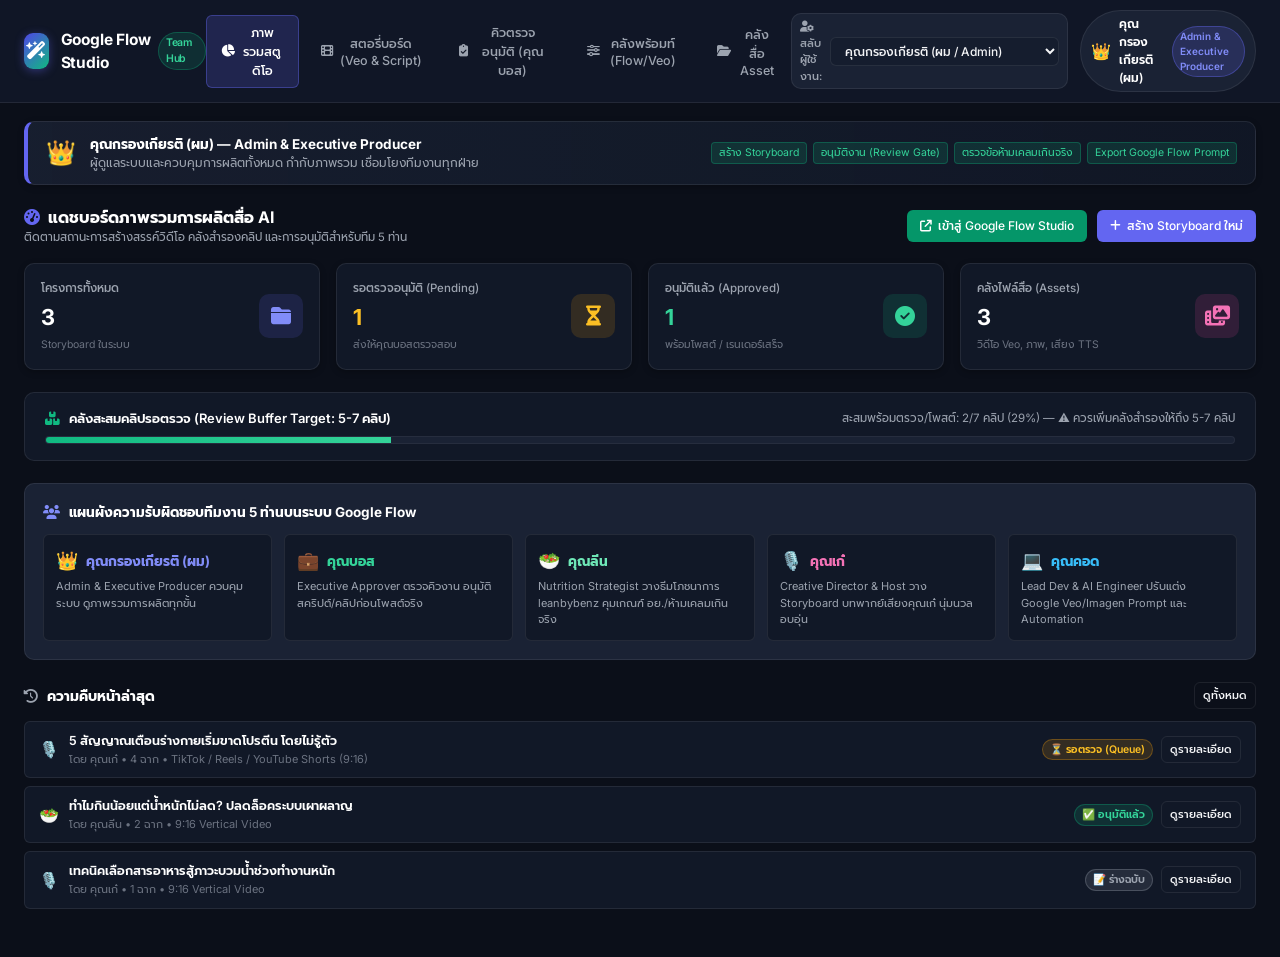
==== index.html @ 518e61ee "Deploy Google Flow Team Studio & Approval Hub" ====
<!DOCTYPE html>
<html lang="th">
<head>
  <meta charset="UTF-8">
  <meta name="viewport" content="width=device-width, initial-scale=1.0">
  <title>Google Flow Team Studio — ศูนย์กลางผลิตสื่อ AI & คิวตรวจอนุมัติ</title>
  <!-- Google Fonts -->
  <link rel="preconnect" href="https://fonts.googleapis.com">
  <link rel="preconnect" href="https://fonts.gstatic.com" crossorigin>
  <link href="https://fonts.googleapis.com/css2?family=Inter:wght@400;500;600;700&family=Prompt:wght@300;400;500;600;700&family=Sarabun:wght@300;400;500;600&display=swap" rel="stylesheet">
  <!-- FontAwesome 6 CDN -->
  <link rel="stylesheet" href="https://cdnjs.cloudflare.com/ajax/libs/font-awesome/6.5.1/css/all.min.css">
  <!-- Custom Stylesheet -->
  <link rel="stylesheet" href="css/style.css">
</head>
<body>

  <!-- Top Navigation Bar -->
  <header class="top-nav">
    <div class="brand-section">
      <div class="brand-logo-badge">
        <i class="fa-solid fa-wand-magic-sparkles" style="color: #FFFFFF;"></i>
      </div>
      <div>
        <div class="brand-title">
          Google Flow Studio <span class="brand-tag">Team Hub</span>
        </div>
      </div>
    </div>

    <!-- Center Navigation Tabs -->
    <nav class="nav-center">
      <button class="nav-tab-btn active" data-tab="dashboard">
        <i class="fa-solid fa-chart-pie"></i> ภาพรวมสตูดิโอ
      </button>
      <button class="nav-tab-btn" data-tab="storyboards">
        <i class="fa-solid fa-film"></i> สตอรี่บอร์ด (Veo & Script)
      </button>
      <button class="nav-tab-btn" data-tab="review">
        <i class="fa-solid fa-clipboard-check"></i> คิวตรวจอนุมัติ (คุณบอส)
      </button>
      <button class="nav-tab-btn" data-tab="prompts">
        <i class="fa-solid fa-sliders"></i> คลังพร้อมท์ (Flow/Veo)
      </button>
      <button class="nav-tab-btn" data-tab="assets">
        <i class="fa-solid fa-folder-open"></i> คลังสื่อ Asset
      </button>
    </nav>

    <!-- Right Side: User Role Switcher -->
    <div class="user-selector-bar">
      <div class="role-switch-container">
        <span class="role-switch-label"><i class="fa-solid fa-user-gear"></i> สลับผู้ใช้งาน:</span>
        <select id="userSwitcherSelect" class="user-dropdown">
          <option value="admin">คุณกรองเกียรติ (ผม / Admin)</option>
          <option value="boss">คุณบอส (Manager / Approver)</option>
          <option value="lean">คุณลีน (Nutrition Strategist)</option>
          <option value="kae">คุณเก๋ (Creative Host Persona)</option>
          <option value="cod">คุณคอด (Lead Dev & AI Engineer)</option>
        </select>
      </div>

      <div class="current-user-pill">
        <span id="currentUserAvatar" class="current-user-avatar">👑</span>
        <span id="currentUserName" class="current-user-name">คุณกรองเกียรติ (ผม)</span>
        <span id="currentUserBadge" class="current-user-badge badge-admin">Admin</span>
      </div>
    </div>
  </header>

  <!-- Main Content Wrapper -->
  <main class="main-wrapper">

    <!-- Active User & Role Duty Banner -->
    <section class="role-duty-banner">
      <div class="role-duty-content">
        <div id="dutyIcon" class="role-duty-icon">👑</div>
        <div>
          <div id="dutyTitle" class="role-duty-title">คุณกรองเกียรติ — Admin & Executive Producer</div>
          <div id="dutyDesc" class="role-duty-desc">ผู้ดูแลระบบและควบคุมการผลิตทั้งหมด กำกับภาพรวม เชื่อมโยงทีมงานทุกฝ่าย</div>
        </div>
      </div>
      <div id="dutyPerms" class="role-permissions-tags">
        <!-- Rendered dynamically -->
      </div>
    </section>

    <!-- SECTION 1: DASHBOARD OVERVIEW -->
    <section id="section-dashboard" class="content-section active">
      <div class="section-header-row">
        <div>
          <h2 class="section-title"><i class="fa-solid fa-gauge-high" style="color: #6366F1;"></i> แดชบอร์ดภาพรวมการผลิตสื่อ AI</h2>
          <div class="section-sub">ติดตามสถานะการสร้างสรรค์วิดีโอ คลังสำรองคลิป และการอนุมัติสำหรับทีม 5 ท่าน</div>
        </div>
        <div style="display: flex; gap: 10px;">
          <a href="https://labs.google/flow" target="_blank" rel="noopener noreferrer" class="btn btn-emerald">
            <i class="fa-solid fa-arrow-up-right-from-square"></i> เข้าสู่ Google Flow Studio
          </a>
          <button class="btn btn-primary" onclick="app.openNewProjectModal()">
            <i class="fa-solid fa-plus"></i> สร้าง Storyboard ใหม่
          </button>
        </div>
      </div>

      <!-- Quick Stats Metrics -->
      <div class="stats-grid">
        <div class="stat-card">
          <div>
            <div class="stat-info-label">โครงการทั้งหมด</div>
            <div id="statTotalProjects" class="stat-info-value">0</div>
            <div class="stat-info-sub">Storyboard ในระบบ</div>
          </div>
          <div class="stat-icon-wrap icon-purple">
            <i class="fa-solid fa-folder-closed"></i>
          </div>
        </div>

        <div class="stat-card">
          <div>
            <div class="stat-info-label">รอตรวจอนุมัติ (Pending)</div>
            <div id="statPendingReview" class="stat-info-value" style="color: #FBBF24;">0</div>
            <div class="stat-info-sub">ส่งให้คุณบอสตรวจสอบ</div>
          </div>
          <div class="stat-icon-wrap icon-amber">
            <i class="fa-solid fa-hourglass-half"></i>
          </div>
        </div>

        <div class="stat-card">
          <div>
            <div class="stat-info-label">อนุมัติแล้ว (Approved)</div>
            <div id="statApproved" class="stat-info-value" style="color: #34D399;">0</div>
            <div class="stat-info-sub">พร้อมโพสต์ / เรนเดอร์เสร็จ</div>
          </div>
          <div class="stat-icon-wrap icon-emerald">
            <i class="fa-solid fa-circle-check"></i>
          </div>
        </div>

        <div class="stat-card">
          <div>
            <div class="stat-info-label">คลังไฟล์สื่อ (Assets)</div>
            <div id="statAssets" class="stat-info-value">0</div>
            <div class="stat-info-sub">วิดีโอ Veo, ภาพ, เสียง TTS</div>
          </div>
          <div class="stat-icon-wrap icon-rose">
            <i class="fa-solid fa-photo-film"></i>
          </div>
        </div>
      </div>

      <!-- Review Buffer Progress (Rule: 5-7 clips stock) -->
      <div style="background: var(--bg-card); border: 1px solid var(--border-color); border-radius: var(--radius-md); padding: 16px 20px; margin-bottom: 22px;">
        <div style="display: flex; justify-content: space-between; align-items: center; margin-bottom: 8px;">
          <div style="font-weight: 600; font-size: 13px; color: #FFFFFF;">
            <i class="fa-solid fa-boxes-stacked" style="color: #10B981; margin-right: 6px;"></i> คลังสะสมคลิปรอตรวจ (Review Buffer Target: 5-7 คลิป)
          </div>
          <div id="bufferStatusText" style="font-size: 11.5px; color: var(--text-muted);">
            กำลังประมวลผล...
          </div>
        </div>
        <div style="background: var(--bg-card-sub); height: 8px; border-radius: 999px; overflow: hidden; border: 1px solid rgba(255,255,255,0.05);">
          <div id="bufferProgressBar" style="background: linear-gradient(90deg, #10B981, #34D399); height: 100%; width: 40%; transition: width 0.3s ease;"></div>
        </div>
      </div>

      <!-- Team Collaboration & Roles Reference -->
      <div style="background: var(--bg-card-sub); border: 1px solid var(--border-color); border-radius: var(--radius-md); padding: 18px; margin-bottom: 22px;">
        <h3 style="font-size: 13.5px; font-weight: 700; color: #FFFFFF; margin-bottom: 12px;">
          <i class="fa-solid fa-users" style="color: #818CF8; margin-right: 6px;"></i> แผนผังความรับผิดชอบทีมงาน 5 ท่านบนระบบ Google Flow
        </h3>
        <div style="display: grid; grid-template-columns: repeat(auto-fit, minmax(220px, 1fr)); gap: 12px;">
          <div style="background: var(--bg-card); border: 1px solid var(--border-color); border-radius: var(--radius-sm); padding: 12px;">
            <div style="display: flex; align-items: center; gap: 8px; margin-bottom: 4px;">
              <span style="font-size: 18px;">👑</span>
              <span style="font-weight: 700; color: #818CF8;">คุณกรองเกียรติ (ผม)</span>
            </div>
            <div style="font-size: 11px; color: var(--text-muted);">Admin & Executive Producer ควบคุมระบบ ดูภาพรวมการผลิตทุกขั้น</div>
          </div>

          <div style="background: var(--bg-card); border: 1px solid var(--border-color); border-radius: var(--radius-sm); padding: 12px;">
            <div style="display: flex; align-items: center; gap: 8px; margin-bottom: 4px;">
              <span style="font-size: 18px;">💼</span>
              <span style="font-weight: 700; color: #34D399;">คุณบอส</span>
            </div>
            <div style="font-size: 11px; color: var(--text-muted);">Executive Approver ตรวจคิวงาน อนุมัติสคริปต์/คลิปก่อนโพสต์จริง</div>
          </div>

          <div style="background: var(--bg-card); border: 1px solid var(--border-color); border-radius: var(--radius-sm); padding: 12px;">
            <div style="display: flex; align-items: center; gap: 8px; margin-bottom: 4px;">
              <span style="font-size: 18px;">🥗</span>
              <span style="font-weight: 700; color: #6EE7B7;">คุณลีน</span>
            </div>
            <div style="font-size: 11px; color: var(--text-muted);">Nutrition Strategist วางธีมโภชนาการ leanbybenz คุมเกณฑ์ อย./ห้ามเคลมเกินจริง</div>
          </div>

          <div style="background: var(--bg-card); border: 1px solid var(--border-color); border-radius: var(--radius-sm); padding: 12px;">
            <div style="display: flex; align-items: center; gap: 8px; margin-bottom: 4px;">
              <span style="font-size: 18px;">🎙️</span>
              <span style="font-weight: 700; color: #F472B6;">คุณเก๋</span>
            </div>
            <div style="font-size: 11px; color: var(--text-muted);">Creative Director & Host วาง Storyboard บทพากย์เสียงคุณเก๋ นุ่มนวล อบอุ่น</div>
          </div>

          <div style="background: var(--bg-card); border: 1px solid var(--border-color); border-radius: var(--radius-sm); padding: 12px;">
            <div style="display: flex; align-items: center; gap: 8px; margin-bottom: 4px;">
              <span style="font-size: 18px;">💻</span>
              <span style="font-weight: 700; color: #38BDF8;">คุณคอด</span>
            </div>
            <div style="font-size: 11px; color: var(--text-muted);">Lead Dev & AI Engineer ปรับแต่ง Google Veo/Imagen Prompt และ Automation</div>
          </div>
        </div>
      </div>

      <!-- Recent Projects List -->
      <div>
        <div style="display: flex; justify-content: space-between; align-items: center; margin-bottom: 12px;">
          <h3 style="font-size: 14px; font-weight: 700; color: #FFFFFF;">
            <i class="fa-solid fa-clock-rotate-left" style="color: var(--text-muted); margin-right: 6px;"></i> ความคืบหน้าล่าสุด
          </h3>
          <button class="btn btn-outline btn-sm" onclick="app.switchTab('storyboards')">ดูทั้งหมด</button>
        </div>
        <div id="dashboardRecentList">
          <!-- Rendered dynamically -->
        </div>
      </div>
    </section>

    <!-- SECTION 2: STORYBOARDS & SCENE BUILDER -->
    <section id="section-storyboards" class="content-section">
      <div class="section-header-row">
        <div>
          <h2 class="section-title"><i class="fa-solid fa-film" style="color: #EC4899;"></i> สตอรี่บอร์ดและการสร้างฉาก (Google Flow & Veo)</h2>
          <div class="section-sub">เขียนสคริปต์ ออกแบบ Prompt สำหรับ Veo และจัดสรรเสียงพากย์คุณเก๋ทีละฉาก</div>
        </div>
        <button class="btn btn-primary" onclick="app.openNewProjectModal()">
          <i class="fa-solid fa-plus"></i> เพิ่ม Storyboard ใหม่
        </button>
      </div>

      <div id="storyboardProjectsList">
        <!-- Rendered dynamically -->
      </div>
    </section>

    <!-- SECTION 3: REVIEW & APPROVAL QUEUE (คุณบอส & ทีม) -->
    <section id="section-review" class="content-section">
      <div class="section-header-row">
        <div>
          <h2 class="section-title"><i class="fa-solid fa-clipboard-check" style="color: #10B981;"></i> ระบบคิวตรวจอนุมัติ (Review & Approval Gatekeeper)</h2>
          <div class="section-sub">พื้นที่สำหรับคุณบอสและผู้จัดการในการตรวจสอบความถูกต้อง อนุมัติ หรือแจ้งขอแก้ไข</div>
        </div>
        
        <!-- Search Input with Strict UI Standards -->
        <div class="search-input-wrapper">
          <i class="fa-solid fa-magnifying-glass search-icon"></i>
          <input type="text" id="reviewSearchInput" class="search-input-field" placeholder="ค้นหารหัส หรือชื่อโครงการ...">
        </div>
      </div>

      <!-- Zero Horizontal Scroll Table with Sticky Thead -->
      <div class="table-wrap table-responsive">
        <table class="table-custom">
          <thead>
            <tr>
              <th style="width: 85px;">รหัส</th>
              <th>ชื่อโครงการ & รายละเอียด</th>
              <th style="width: 130px;">ผู้สร้าง</th>
              <th style="width: 100px;">วันที่/เวลา</th>
              <th style="width: 110px;">สถานะ</th>
              <th class="col-hide-md" style="width: 130px;">Compliance</th>
              <th style="width: 160px; text-align: right;">การจัดการ</th>
            </tr>
          </thead>
          <tbody id="reviewTableBody">
            <!-- Rendered dynamically -->
          </tbody>
        </table>
      </div>
    </section>

    <!-- SECTION 4: PROMPT ENGINEERING PRESETS -->
    <section id="section-prompts" class="content-section">
      <div class="section-header-row">
        <div>
          <h2 class="section-title"><i class="fa-solid fa-sliders" style="color: #0284C7;"></i> คลังพร้อมท์มาตรฐาน (Google Flow / Veo / Imagen)</h2>
          <div class="section-sub">ปรับแต่งโดยคุณคอด เพื่อให้ผลลัพธ์วิดีโอและรูปภาพมีความคมชัดและสไตล์สอดคล้องกันทั้งช่อง</div>
        </div>

        <!-- Search Input with Strict UI Standards -->
        <div class="search-input-wrapper">
          <i class="fa-solid fa-magnifying-glass search-icon"></i>
          <input type="text" id="promptSearchInput" class="search-input-field" placeholder="ค้นหาหมวดหมู่ หรือคีย์เวิร์ด...">
        </div>
      </div>

      <div id="promptPresetsGrid" style="display: grid; grid-template-columns: repeat(auto-fill, minmax(320px, 1fr)); gap: 16px;">
        <!-- Rendered dynamically -->
      </div>
    </section>

    <!-- SECTION 5: ASSET REPOSITORY -->
    <section id="section-assets" class="content-section">
      <div class="section-header-row">
        <div>
          <h2 class="section-title"><i class="fa-solid fa-folder-open" style="color: #F59E0B;"></i> คลังไฟล์สื่อ Asset และประวัติเรนเดอร์</h2>
          <div class="section-sub">รวบรวมไฟล์วิดีโอจาก Google Veo, ภาพนิ่งจาก Imagen และเสียงพากย์คุณเก๋</div>
        </div>
      </div>

      <!-- Zero Horizontal Scroll Table with Sticky Thead -->
      <div class="table-wrap table-responsive">
        <table class="table-custom">
          <thead>
            <tr>
              <th>ชื่อไฟล์</th>
              <th style="width: 100px;">ประเภท</th>
              <th style="width: 130px;">ขนาด / ความละเอียด</th>
              <th style="width: 90px;">ความยาว</th>
              <th style="width: 90px;">ขนาดไฟล์</th>
              <th style="width: 160px;">แหล่งที่มา (AI Model)</th>
              <th style="width: 100px;">สถานะ</th>
            </tr>
          </thead>
          <tbody id="assetsTableBody">
            <!-- Rendered dynamically -->
          </tbody>
        </table>
      </div>
    </section>

  </main>

  <!-- Modal: สร้าง Storyboard ใหม่ -->
  <div id="projectModal" class="modal-overlay">
    <div class="modal-container">
      <div class="modal-header">
        <div style="font-weight: 700; font-size: 14px; color: #FFFFFF;">
          <i class="fa-solid fa-plus-circle" style="color: #6366F1; margin-right: 6px;"></i> สร้าง Storyboard โครงการใหม่
        </div>
        <button class="btn btn-outline btn-sm" onclick="app.closeModal('projectModal')">✕</button>
      </div>
      <div class="modal-body">
        <div class="form-group">
          <label class="form-label">ชื่อคลิป / หัวข้อเรื่อง</label>
          <input type="text" id="newProjTitle" class="form-input" placeholder="เช่น 3 อาหารโปรตีนสูงช่วยเร่งเผาผลาญยามเช้า">
        </div>

        <div class="form-group">
          <label class="form-label">รูปแบบวิดีโอเป้าหมาย</label>
          <select id="newProjFormat" class="form-select">
            <option value="9:16 Vertical Video (TikTok / Reels / Shorts)">9:16 แนวตั้ง (TikTok / Shorts / Reels)</option>
            <option value="16:9 Landscape Video (YouTube Main)">16:9 แนวนอน (YouTube Main)</option>
            <option value="1:1 Square (Instagram Post / Lemon8)">1:1 จัตุรัส (Instagram / Lemon8)</option>
          </select>
        </div>

        <div class="form-group">
          <label class="form-label">Google Veo Prompt (Visual Scene 1 - Hook)</label>
          <textarea id="newProjPrompt1" class="form-textarea" rows="3" placeholder="ระบุ Prompt ภาษาอังกฤษสำหรับส่งให้ Google Veo เช่น Cinematic 4K macro shot..."></textarea>
        </div>

        <div class="form-group">
          <label class="form-label">Voiceover Script (บทพากย์เสียงคุณเก๋ Scene 1)</label>
          <textarea id="newProjScript1" class="form-textarea" rows="2" placeholder="บทพูดภาษาไทย น้ำเสียงอบอุ่น ชัดถ้อยชัดคำ (ลีน บาย เบนซ์)"></textarea>
        </div>
      </div>
      <div class="modal-footer">
        <button class="btn btn-outline" onclick="app.closeModal('projectModal')">ยกเลิก</button>
        <button class="btn btn-primary" onclick="app.saveNewProjectFromModal()">บันทึกและส่งเข้าคิวตรวจ</button>
      </div>
    </div>
  </div>

  <!-- Toast Notification -->
  <div id="toastNotice" class="toast-notice">
    <!-- Message injected dynamically -->
  </div>

  <!-- Scripts -->
  <script src="js/initial-data.js"></script>
  <script src="js/app.js"></script>
</body>
</html>
---- css/style.css ----
/* Google Flow Studio - Team Workspace Stylesheet */
:root {
  --bg-main: #0B0F19;
  --bg-card: #111827;
  --bg-card-sub: #1A2234;
  --bg-input: #151D2E;
  --border-color: rgba(255, 255, 255, 0.08);
  --border-focus: rgba(99, 102, 241, 0.6);
  --text-main: #F3F4F6;
  --text-muted: #9CA3AF;
  --text-dim: #6B7280;

  --color-primary: #6366F1;
  --color-primary-hover: #4F46E5;
  --color-emerald: #10B981;
  --color-emerald-dark: #059669;
  --color-amber: #F59E0B;
  --color-rose: #EC4899;
  --color-sky: #0284C7;

  --font-family: 'Inter', 'Prompt', -apple-system, BlinkMacSystemFont, "Segoe UI", Roboto, sans-serif;
  --radius-sm: 6px;
  --radius-md: 10px;
  --radius-lg: 14px;
  --shadow-sm: 0 2px 6px rgba(0, 0, 0, 0.25);
  --shadow-md: 0 6px 18px rgba(0, 0, 0, 0.35);
}

* {
  box-sizing: border-box;
  margin: 0;
  padding: 0;
}

body {
  font-family: var(--font-family);
  background-color: var(--bg-main);
  color: var(--text-main);
  line-height: 1.5;
  font-size: 13.5px;
  min-height: 100vh;
  display: flex;
  flex-direction: column;
  overflow-x: hidden;
}

/* ==========================================================================
   Top Navigation & Header
   ========================================================================== */
.top-nav {
  background: rgba(17, 24, 39, 0.95);
  backdrop-filter: blur(12px);
  border-bottom: 1px solid var(--border-color);
  padding: 10px 24px;
  position: sticky;
  top: 0;
  z-index: 100;
  display: flex;
  align-items: center;
  justify-content: space-between;
}

.brand-section {
  display: flex;
  align-items: center;
  gap: 12px;
}

.brand-logo-badge {
  background: linear-gradient(135deg, #4F46E5 0%, #10B981 100%);
  width: 36px;
  height: 36px;
  border-radius: 9px;
  display: flex;
  align-items: center;
  justify-content: center;
  font-size: 18px;
  box-shadow: 0 2px 10px rgba(99, 102, 241, 0.4);
}

.brand-title {
  font-size: 15.5px;
  font-weight: 700;
  letter-spacing: -0.2px;
  color: #FFFFFF;
  display: flex;
  align-items: center;
  gap: 6px;
}

.brand-tag {
  background: rgba(16, 185, 129, 0.15);
  color: #34D399;
  border: 1px solid rgba(16, 185, 129, 0.3);
  font-size: 10.5px;
  font-weight: 600;
  padding: 2px 7px;
  border-radius: 999px;
}

.nav-center {
  display: flex;
  gap: 8px;
}

.nav-tab-btn {
  background: transparent;
  color: var(--text-muted);
  border: none;
  font-family: inherit;
  font-size: 12.5px;
  font-weight: 500;
  padding: 7px 14px;
  border-radius: var(--radius-sm);
  cursor: pointer;
  display: flex;
  align-items: center;
  gap: 6px;
  transition: all 0.2s ease;
}

.nav-tab-btn:hover {
  color: #FFFFFF;
  background: rgba(255, 255, 255, 0.05);
}

.nav-tab-btn.active {
  color: #FFFFFF;
  background: rgba(99, 102, 241, 0.2);
  border: 1px solid rgba(99, 102, 241, 0.4);
}

.user-selector-bar {
  display: flex;
  align-items: center;
  gap: 12px;
}

.role-switch-container {
  display: flex;
  align-items: center;
  gap: 8px;
  background: var(--bg-card-sub);
  padding: 4px 8px;
  border-radius: var(--radius-md);
  border: 1px solid var(--border-color);
}

.role-switch-label {
  font-size: 11px;
  color: var(--text-muted);
  font-weight: 500;
}

.user-dropdown {
  background: var(--bg-input);
  color: var(--text-main);
  border: 1px solid var(--border-color);
  padding: 5px 10px;
  border-radius: var(--radius-sm);
  font-family: inherit;
  font-size: 12px;
  font-weight: 500;
  cursor: pointer;
  outline: none;
}

.user-dropdown:focus {
  border-color: var(--border-focus);
}

/* ==========================================================================
   User Profile Pill & Role Banner
   ========================================================================== */
.current-user-pill {
  display: flex;
  align-items: center;
  gap: 8px;
  background: var(--bg-card-sub);
  padding: 4px 10px;
  border-radius: 999px;
  border: 1px solid var(--border-color);
}

.current-user-avatar {
  font-size: 16px;
}

.current-user-name {
  font-weight: 600;
  font-size: 12px;
  color: #FFFFFF;
}

.current-user-badge {
  font-size: 10px;
  padding: 2px 7px;
  border-radius: 999px;
  font-weight: 600;
}

/* User Badges */
.badge-admin { background: rgba(99, 102, 241, 0.2); color: #818CF8; border: 1px solid rgba(99, 102, 241, 0.4); }
.badge-boss  { background: rgba(5, 150, 105, 0.2); color: #34D399; border: 1px solid rgba(5, 150, 105, 0.4); }
.badge-lean  { background: rgba(16, 185, 129, 0.2); color: #6EE7B7; border: 1px solid rgba(16, 185, 129, 0.4); }
.badge-kae   { background: rgba(236, 72, 153, 0.2); color: #F472B6; border: 1px solid rgba(236, 72, 153, 0.4); }
.badge-cod   { background: rgba(2, 132, 199, 0.2); color: #38BDF8; border: 1px solid rgba(2, 132, 199, 0.4); }

/* ==========================================================================
   Main Layout & Container
   ========================================================================== */
.main-wrapper {
  max-width: 1440px;
  width: 100%;
  margin: 0 auto;
  padding: 18px 24px 40px;
  flex: 1;
}

.role-duty-banner {
  background: linear-gradient(90deg, rgba(26, 34, 52, 0.8) 0%, rgba(17, 24, 39, 0.9) 100%);
  border: 1px solid var(--border-color);
  border-left: 4px solid var(--color-primary);
  border-radius: var(--radius-md);
  padding: 12px 18px;
  margin-bottom: 20px;
  display: flex;
  align-items: center;
  justify-content: space-between;
  box-shadow: var(--shadow-sm);
}

.role-duty-content {
  display: flex;
  align-items: center;
  gap: 14px;
}

.role-duty-icon {
  font-size: 24px;
}

.role-duty-title {
  font-weight: 700;
  font-size: 13.5px;
  color: #FFFFFF;
}

.role-duty-desc {
  font-size: 12px;
  color: var(--text-muted);
}

.role-permissions-tags {
  display: flex;
  gap: 6px;
  flex-wrap: wrap;
}

.perm-tag {
  font-size: 10.5px;
  padding: 2px 7px;
  border-radius: 4px;
  background: rgba(255, 255, 255, 0.06);
  color: #D1D5DB;
  border: 1px solid rgba(255, 255, 255, 0.1);
}

.perm-tag.active-perm {
  background: rgba(16, 185, 129, 0.15);
  color: #34D399;
  border-color: rgba(16, 185, 129, 0.3);
}

/* ==========================================================================
   Metric Cards Grid
   ========================================================================== */
.stats-grid {
  display: grid;
  grid-template-columns: repeat(auto-fit, minmax(220px, 1fr));
  gap: 16px;
  margin-bottom: 22px;
}

.stat-card {
  background: var(--bg-card);
  border: 1px solid var(--border-color);
  border-radius: var(--radius-md);
  padding: 16px;
  display: flex;
  align-items: center;
  justify-content: space-between;
  box-shadow: var(--shadow-sm);
}

.stat-info-label {
  font-size: 11.5px;
  color: var(--text-muted);
  font-weight: 500;
  margin-bottom: 4px;
}

.stat-info-value {
  font-size: 22px;
  font-weight: 700;
  color: #FFFFFF;
}

.stat-info-sub {
  font-size: 10.5px;
  color: var(--text-dim);
  margin-top: 3px;
}

.stat-icon-wrap {
  width: 44px;
  height: 44px;
  border-radius: 10px;
  display: flex;
  align-items: center;
  justify-content: center;
  font-size: 20px;
}

.icon-purple { background: rgba(99, 102, 241, 0.15); color: #818CF8; }
.icon-emerald { background: rgba(16, 185, 129, 0.15); color: #34D399; }
.icon-amber { background: rgba(245, 158, 11, 0.15); color: #FBBF24; }
.icon-rose { background: rgba(236, 72, 153, 0.15); color: #F472B6; }

/* ==========================================================================
   Search Input & Left Icon Standard (STRICT COMPLIANCE)
   - padding-left: 40px !important;
   - pointer-events: none; on icon
   - No emoji in placeholder
   ========================================================================== */
.search-input-wrapper {
  position: relative;
  display: inline-block;
  width: 100%;
  max-width: 320px;
}

.search-input-wrapper i.search-icon {
  position: absolute;
  left: 14px;
  top: 50%;
  transform: translateY(-50%);
  color: var(--text-dim);
  font-size: 13px;
  pointer-events: none !important;
}

.search-input-field {
  width: 100%;
  padding-left: 40px !important;
  padding-right: 14px;
  padding-top: 7px;
  padding-bottom: 7px;
  background: var(--bg-input);
  border: 1px solid var(--border-color);
  border-radius: var(--radius-sm);
  color: var(--text-main);
  font-family: inherit;
  font-size: 12px;
  outline: none;
  transition: border-color 0.2s;
}

.search-input-field:focus {
  border-color: var(--border-focus);
}

/* ==========================================================================
   Table & Zero Horizontal Scrollbar Standards (STRICT COMPLIANCE)
   - overflow-x: hidden !important; overflow-y: auto !important;
   - thead th: position: sticky !important; top: 0 !important; z-index: 10;
   - border-collapse: separate !important; border-spacing: 0 !important; overflow: visible !important;
   - compact font (11.5px - 12.5px), compact padding (6px 8px !important;)
   - 2-line date/time
   ========================================================================== */
.table-wrap,
.table-responsive {
  width: 100%;
  max-height: 480px;
  overflow-x: hidden !important;
  overflow-y: auto !important;
  border: 1px solid var(--border-color);
  border-radius: var(--radius-md);
  background: var(--bg-card);
  position: relative;
  top: 0 !important;
}

.table-custom {
  width: 100%;
  border-collapse: separate !important;
  border-spacing: 0 !important;
  overflow: visible !important;
  font-size: 12px;
  text-align: left;
}

.table-custom thead th {
  position: sticky !important;
  top: 0 !important;
  z-index: 10;
  background: #161F30 !important;
  color: #D1D5DB;
  font-weight: 600;
  font-size: 11.5px;
  text-transform: uppercase;
  letter-spacing: 0.3px;
  padding: 8px 10px !important;
  border-bottom: 1px solid rgba(255, 255, 255, 0.12);
  white-space: nowrap;
}

.table-custom tbody tr {
  transition: background 0.15s ease;
  border-bottom: 1px solid var(--border-color);
}

.table-custom tbody tr:hover {
  background: rgba(255, 255, 255, 0.025);
}

.table-custom tbody td {
  padding: 6px 8px !important;
  vertical-align: middle;
  border-bottom: 1px solid var(--border-color);
}

/* Two-line date format */
.date-twoline {
  display: flex;
  flex-direction: column;
  line-height: 1.25;
}

.date-part {
  font-size: 11.5px;
  color: var(--text-main);
}

.time-part {
  font-size: 10px;
  color: var(--text-dim);
}

/* Responsive Column Hiding */
@media (max-width: 992px) {
  .col-hide-md {
    display: none !important;
  }
}

@media (max-width: 768px) {
  .col-hide-sm {
    display: none !important;
  }
}

/* ==========================================================================
   Buttons & Controls
   ========================================================================== */
.btn {
  display: inline-flex;
  align-items: center;
  justify-content: center;
  gap: 6px;
  font-family: inherit;
  font-size: 12px;
  font-weight: 500;
  padding: 6px 12px;
  border-radius: var(--radius-sm);
  border: 1px solid transparent;
  cursor: pointer;
  transition: all 0.2s ease;
  text-decoration: none;
}

.btn-sm {
  padding: 4px 8px;
  font-size: 11px;
}

.btn-primary {
  background: var(--color-primary);
  color: #FFFFFF;
}

.btn-primary:hover {
  background: var(--color-primary-hover);
}

.btn-emerald {
  background: var(--color-emerald-dark);
  color: #FFFFFF;
}

.btn-emerald:hover {
  background: #047857;
}

.btn-outline {
  background: transparent;
  border: 1px solid var(--border-color);
  color: var(--text-main);
}

.btn-outline:hover {
  background: rgba(255, 255, 255, 0.05);
  border-color: rgba(255, 255, 255, 0.2);
}

.btn-danger-outline {
  background: transparent;
  border: 1px solid rgba(239, 68, 68, 0.3);
  color: #F87171;
}

.btn-danger-outline:hover {
  background: rgba(239, 68, 68, 0.1);
}

/* ==========================================================================
   Panels, Cards, and Storyboard Layout
   ========================================================================== */
.content-section {
  display: none;
}

.content-section.active {
  display: block;
  animation: fadeIn 0.2s ease-in-out;
}

@keyframes fadeIn {
  from { opacity: 0; transform: translateY(4px); }
  to { opacity: 1; transform: translateY(0); }
}

.section-header-row {
  display: flex;
  align-items: center;
  justify-content: space-between;
  margin-bottom: 16px;
  flex-wrap: wrap;
  gap: 12px;
}

.section-title {
  font-size: 16px;
  font-weight: 700;
  color: #FFFFFF;
  display: flex;
  align-items: center;
  gap: 8px;
}

.section-sub {
  font-size: 11.5px;
  color: var(--text-muted);
}

/* Storyboard Scene Card */
.scene-cards-list {
  display: flex;
  flex-direction: column;
  gap: 14px;
}

.scene-card {
  background: var(--bg-card);
  border: 1px solid var(--border-color);
  border-radius: var(--radius-md);
  padding: 14px 18px;
  display: grid;
  grid-template-columns: 80px 1fr 1fr 140px;
  gap: 16px;
  align-items: start;
}

@media (max-width: 900px) {
  .scene-card {
    grid-template-columns: 1fr;
    gap: 10px;
  }
}

.scene-num-badge {
  background: rgba(99, 102, 241, 0.15);
  color: #818CF8;
  border: 1px solid rgba(99, 102, 241, 0.3);
  border-radius: var(--radius-sm);
  padding: 6px;
  text-align: center;
  font-weight: 700;
  font-size: 12px;
}

.scene-detail-box {
  background: var(--bg-card-sub);
  border: 1px solid rgba(255, 255, 255, 0.05);
  border-radius: var(--radius-sm);
  padding: 8px 12px;
}

.scene-box-label {
  font-size: 10.5px;
  font-weight: 600;
  color: var(--text-dim);
  text-transform: uppercase;
  margin-bottom: 4px;
  display: flex;
  align-items: center;
  justify-content: space-between;
}

.scene-box-content {
  font-size: 12px;
  color: var(--text-main);
  line-height: 1.45;
}

/* Modal Popup */
.modal-overlay {
  position: fixed;
  top: 0;
  left: 0;
  width: 100%;
  height: 100%;
  background: rgba(0, 0, 0, 0.75);
  backdrop-filter: blur(4px);
  z-index: 999;
  display: none;
  align-items: center;
  justify-content: center;
  padding: 16px;
}

.modal-overlay.active {
  display: flex;
}

.modal-container {
  background: var(--bg-card);
  border: 1px solid var(--border-color);
  border-radius: var(--radius-lg);
  max-width: 680px;
  width: 100%;
  max-height: 90vh;
  display: flex;
  flex-direction: column;
  overflow: hidden;
  box-shadow: var(--shadow-md);
}

.modal-header {
  padding: 14px 20px;
  border-bottom: 1px solid var(--border-color);
  display: flex;
  align-items: center;
  justify-content: space-between;
}

.modal-body {
  padding: 20px;
  overflow-y: auto;
  flex: 1;
}

.modal-footer {
  padding: 12px 20px;
  border-top: 1px solid var(--border-color);
  display: flex;
  justify-content: flex-end;
  gap: 10px;
  background: var(--bg-card-sub);
}

/* Form Controls */
.form-group {
  margin-bottom: 14px;
}

.form-label {
  display: block;
  font-size: 11.5px;
  font-weight: 600;
  color: var(--text-muted);
  margin-bottom: 5px;
}

.form-input, .form-textarea, .form-select {
  width: 100%;
  padding: 8px 12px;
  background: var(--bg-input);
  border: 1px solid var(--border-color);
  border-radius: var(--radius-sm);
  color: var(--text-main);
  font-family: inherit;
  font-size: 12.5px;
  outline: none;
}

.form-input:focus, .form-textarea:focus, .form-select:focus {
  border-color: var(--border-focus);
}

/* Status Badges */
.status-badge {
  display: inline-flex;
  align-items: center;
  gap: 4px;
  font-size: 10.5px;
  font-weight: 600;
  padding: 2px 7px;
  border-radius: 999px;
}

.status-draft { background: rgba(156, 163, 175, 0.15); color: #9CA3AF; border: 1px solid rgba(156, 163, 175, 0.3); }
.status-pending { background: rgba(245, 158, 11, 0.15); color: #FBBF24; border: 1px solid rgba(245, 158, 11, 0.3); }
.status-approved { background: rgba(16, 185, 129, 0.15); color: #34D399; border: 1px solid rgba(16, 185, 129, 0.3); }
.status-published { background: rgba(99, 102, 241, 0.15); color: #818CF8; border: 1px solid rgba(99, 102, 241, 0.3); }

/* Toast */
.toast-notice {
  position: fixed;
  bottom: 24px;
  right: 24px;
  background: #1F2937;
  color: #FFFFFF;
  padding: 10px 18px;
  border-radius: var(--radius-sm);
  border: 1px solid rgba(255, 255, 255, 0.15);
  box-shadow: var(--shadow-md);
  font-size: 12px;
  z-index: 9999;
  display: none;
  animation: slideUp 0.2s ease-out;
}

@keyframes slideUp {
  from { transform: translateY(12px); opacity: 0; }
  to { transform: translateY(0); opacity: 1; }
}
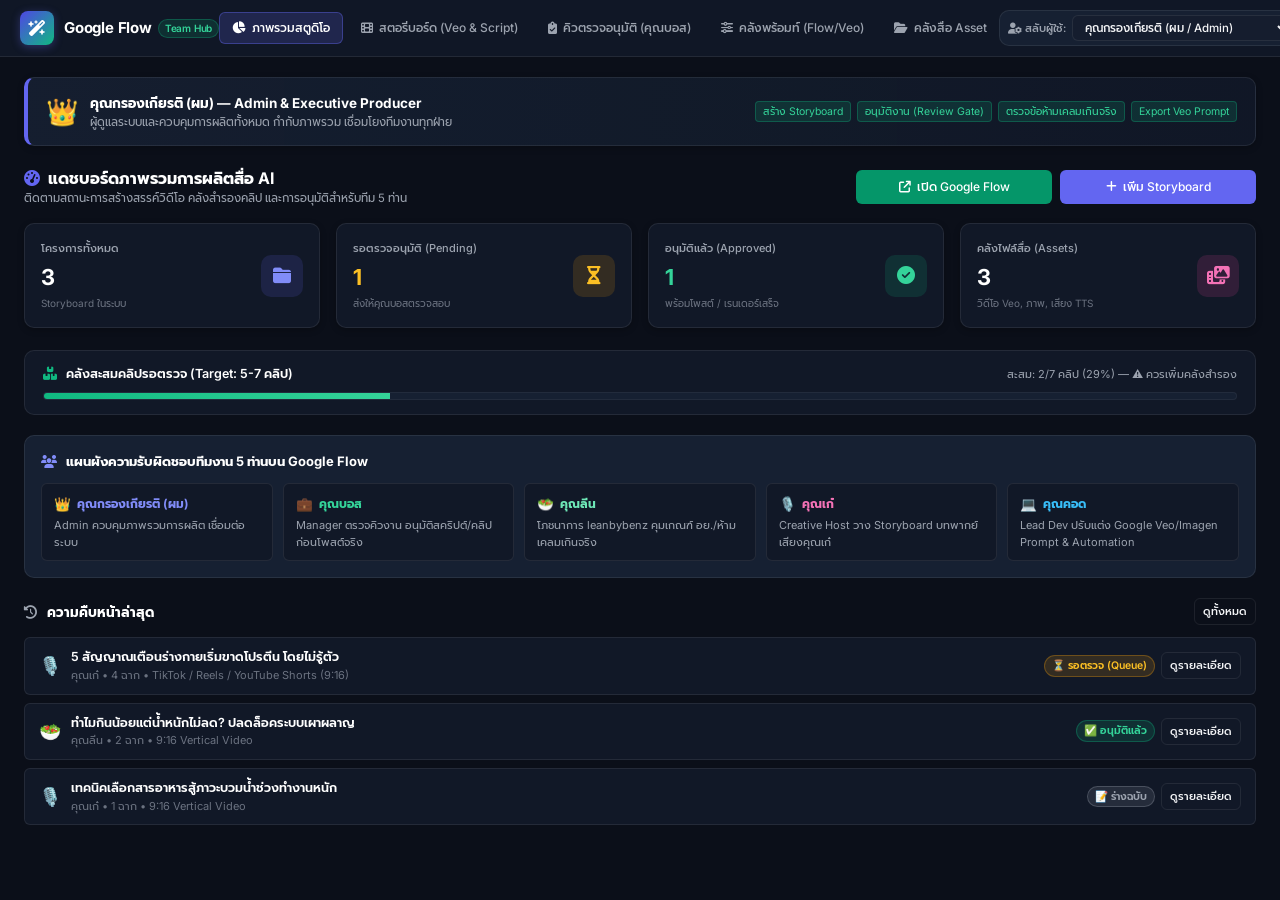
==== commit accb15eb: "Fix mobile responsive layout, add mobile bottom nav, and mobile card dual-views" ====
--- a/index.html
+++ b/index.html
@@ -2,7 +2,7 @@
 <html lang="th">
 <head>
   <meta charset="UTF-8">
-  <meta name="viewport" content="width=device-width, initial-scale=1.0">
+  <meta name="viewport" content="width=device-width, initial-scale=1.0, maximum-scale=1.0, user-scalable=no">
   <title>Google Flow Team Studio — ศูนย์กลางผลิตสื่อ AI & คิวตรวจอนุมัติ</title>
   <!-- Google Fonts -->
   <link rel="preconnect" href="https://fonts.googleapis.com">
@@ -23,12 +23,12 @@
       </div>
       <div>
         <div class="brand-title">
-          Google Flow Studio <span class="brand-tag">Team Hub</span>
+          Google Flow <span class="brand-tag">Team Hub</span>
         </div>
       </div>
     </div>
 
-    <!-- Center Navigation Tabs -->
+    <!-- Center Navigation Tabs (Desktop only) -->
     <nav class="nav-center">
       <button class="nav-tab-btn active" data-tab="dashboard">
         <i class="fa-solid fa-chart-pie"></i> ภาพรวมสตูดิโอ
@@ -49,8 +49,9 @@
 
     <!-- Right Side: User Role Switcher -->
     <div class="user-selector-bar">
+      <!-- Desktop Selector -->
       <div class="role-switch-container">
-        <span class="role-switch-label"><i class="fa-solid fa-user-gear"></i> สลับผู้ใช้งาน:</span>
+        <span class="role-switch-label"><i class="fa-solid fa-user-gear"></i> สลับผู้ใช้:</span>
         <select id="userSwitcherSelect" class="user-dropdown">
           <option value="admin">คุณกรองเกียรติ (ผม / Admin)</option>
           <option value="boss">คุณบอส (Manager / Approver)</option>
@@ -60,11 +61,18 @@
         </select>
       </div>
 
-      <div class="current-user-pill">
+      <div class="current-user-pill" onclick="app.openUserModal()">
         <span id="currentUserAvatar" class="current-user-avatar">👑</span>
-        <span id="currentUserName" class="current-user-name">คุณกรองเกียรติ (ผม)</span>
+        <span id="currentUserName" class="current-user-name">คุณกรองเกียรติ</span>
         <span id="currentUserBadge" class="current-user-badge badge-admin">Admin</span>
       </div>
+
+      <!-- Mobile Trigger Button -->
+      <button class="mobile-user-btn" onclick="app.openUserModal()">
+        <span id="mobileUserAvatar">👑</span>
+        <span id="mobileUserName" style="font-weight: 600;">คุณกรองเกียรติ</span>
+        <i class="fa-solid fa-chevron-down" style="font-size: 10px; color: var(--text-muted);"></i>
+      </button>
     </div>
   </header>
 
@@ -92,12 +100,12 @@
           <h2 class="section-title"><i class="fa-solid fa-gauge-high" style="color: #6366F1;"></i> แดชบอร์ดภาพรวมการผลิตสื่อ AI</h2>
           <div class="section-sub">ติดตามสถานะการสร้างสรรค์วิดีโอ คลังสำรองคลิป และการอนุมัติสำหรับทีม 5 ท่าน</div>
         </div>
-        <div style="display: flex; gap: 10px;">
-          <a href="https://labs.google/flow" target="_blank" rel="noopener noreferrer" class="btn btn-emerald">
-            <i class="fa-solid fa-arrow-up-right-from-square"></i> เข้าสู่ Google Flow Studio
+        <div style="display: flex; gap: 8px; flex-wrap: wrap; width: 100%; max-width: 400px; justify-content: flex-end;">
+          <a href="https://labs.google/flow" target="_blank" rel="noopener noreferrer" class="btn btn-emerald" style="flex: 1;">
+            <i class="fa-solid fa-arrow-up-right-from-square"></i> เปิด Google Flow
           </a>
-          <button class="btn btn-primary" onclick="app.openNewProjectModal()">
-            <i class="fa-solid fa-plus"></i> สร้าง Storyboard ใหม่
+          <button class="btn btn-primary" onclick="app.openNewProjectModal()" style="flex: 1;">
+            <i class="fa-solid fa-plus"></i> เพิ่ม Storyboard
           </button>
         </div>
       </div>
@@ -150,12 +158,12 @@
       </div>
 
       <!-- Review Buffer Progress (Rule: 5-7 clips stock) -->
-      <div style="background: var(--bg-card); border: 1px solid var(--border-color); border-radius: var(--radius-md); padding: 16px 20px; margin-bottom: 22px;">
-        <div style="display: flex; justify-content: space-between; align-items: center; margin-bottom: 8px;">
-          <div style="font-weight: 600; font-size: 13px; color: #FFFFFF;">
-            <i class="fa-solid fa-boxes-stacked" style="color: #10B981; margin-right: 6px;"></i> คลังสะสมคลิปรอตรวจ (Review Buffer Target: 5-7 คลิป)
-          </div>
-          <div id="bufferStatusText" style="font-size: 11.5px; color: var(--text-muted);">
+      <div style="background: var(--bg-card); border: 1px solid var(--border-color); border-radius: var(--radius-md); padding: 14px 18px; margin-bottom: 20px;">
+        <div style="display: flex; justify-content: space-between; align-items: center; margin-bottom: 8px; flex-wrap: wrap; gap: 6px;">
+          <div style="font-weight: 600; font-size: 12.5px; color: #FFFFFF;">
+            <i class="fa-solid fa-boxes-stacked" style="color: #10B981; margin-right: 6px;"></i> คลังสะสมคลิปรอตรวจ (Target: 5-7 คลิป)
+          </div>
+          <div id="bufferStatusText" style="font-size: 11px; color: var(--text-muted);">
             กำลังประมวลผล...
           </div>
         </div>
@@ -165,49 +173,49 @@
       </div>
 
       <!-- Team Collaboration & Roles Reference -->
-      <div style="background: var(--bg-card-sub); border: 1px solid var(--border-color); border-radius: var(--radius-md); padding: 18px; margin-bottom: 22px;">
-        <h3 style="font-size: 13.5px; font-weight: 700; color: #FFFFFF; margin-bottom: 12px;">
-          <i class="fa-solid fa-users" style="color: #818CF8; margin-right: 6px;"></i> แผนผังความรับผิดชอบทีมงาน 5 ท่านบนระบบ Google Flow
+      <div style="background: var(--bg-card-sub); border: 1px solid var(--border-color); border-radius: var(--radius-md); padding: 16px; margin-bottom: 20px;">
+        <h3 style="font-size: 13px; font-weight: 700; color: #FFFFFF; margin-bottom: 12px;">
+          <i class="fa-solid fa-users" style="color: #818CF8; margin-right: 6px;"></i> แผนผังความรับผิดชอบทีมงาน 5 ท่านบน Google Flow
         </h3>
-        <div style="display: grid; grid-template-columns: repeat(auto-fit, minmax(220px, 1fr)); gap: 12px;">
-          <div style="background: var(--bg-card); border: 1px solid var(--border-color); border-radius: var(--radius-sm); padding: 12px;">
-            <div style="display: flex; align-items: center; gap: 8px; margin-bottom: 4px;">
-              <span style="font-size: 18px;">👑</span>
-              <span style="font-weight: 700; color: #818CF8;">คุณกรองเกียรติ (ผม)</span>
+        <div style="display: grid; grid-template-columns: repeat(auto-fit, minmax(200px, 1fr)); gap: 10px;">
+          <div style="background: var(--bg-card); border: 1px solid var(--border-color); border-radius: var(--radius-sm); padding: 10px 12px;">
+            <div style="display: flex; align-items: center; gap: 6px; margin-bottom: 3px;">
+              <span>👑</span>
+              <span style="font-weight: 700; color: #818CF8; font-size: 12px;">คุณกรองเกียรติ (ผม)</span>
             </div>
-            <div style="font-size: 11px; color: var(--text-muted);">Admin & Executive Producer ควบคุมระบบ ดูภาพรวมการผลิตทุกขั้น</div>
-          </div>
-
-          <div style="background: var(--bg-card); border: 1px solid var(--border-color); border-radius: var(--radius-sm); padding: 12px;">
-            <div style="display: flex; align-items: center; gap: 8px; margin-bottom: 4px;">
-              <span style="font-size: 18px;">💼</span>
-              <span style="font-weight: 700; color: #34D399;">คุณบอส</span>
+            <div style="font-size: 11px; color: var(--text-muted);">Admin ควบคุมภาพรวมการผลิต เชื่อมต่อระบบ</div>
+          </div>
+
+          <div style="background: var(--bg-card); border: 1px solid var(--border-color); border-radius: var(--radius-sm); padding: 10px 12px;">
+            <div style="display: flex; align-items: center; gap: 6px; margin-bottom: 3px;">
+              <span>💼</span>
+              <span style="font-weight: 700; color: #34D399; font-size: 12px;">คุณบอส</span>
             </div>
-            <div style="font-size: 11px; color: var(--text-muted);">Executive Approver ตรวจคิวงาน อนุมัติสคริปต์/คลิปก่อนโพสต์จริง</div>
-          </div>
-
-          <div style="background: var(--bg-card); border: 1px solid var(--border-color); border-radius: var(--radius-sm); padding: 12px;">
-            <div style="display: flex; align-items: center; gap: 8px; margin-bottom: 4px;">
-              <span style="font-size: 18px;">🥗</span>
-              <span style="font-weight: 700; color: #6EE7B7;">คุณลีน</span>
+            <div style="font-size: 11px; color: var(--text-muted);">Manager ตรวจคิวงาน อนุมัติสคริปต์/คลิปก่อนโพสต์จริง</div>
+          </div>
+
+          <div style="background: var(--bg-card); border: 1px solid var(--border-color); border-radius: var(--radius-sm); padding: 10px 12px;">
+            <div style="display: flex; align-items: center; gap: 6px; margin-bottom: 3px;">
+              <span>🥗</span>
+              <span style="font-weight: 700; color: #6EE7B7; font-size: 12px;">คุณลีน</span>
             </div>
-            <div style="font-size: 11px; color: var(--text-muted);">Nutrition Strategist วางธีมโภชนาการ leanbybenz คุมเกณฑ์ อย./ห้ามเคลมเกินจริง</div>
-          </div>
-
-          <div style="background: var(--bg-card); border: 1px solid var(--border-color); border-radius: var(--radius-sm); padding: 12px;">
-            <div style="display: flex; align-items: center; gap: 8px; margin-bottom: 4px;">
-              <span style="font-size: 18px;">🎙️</span>
-              <span style="font-weight: 700; color: #F472B6;">คุณเก๋</span>
+            <div style="font-size: 11px; color: var(--text-muted);">โภชนาการ leanbybenz คุมเกณฑ์ อย./ห้ามเคลมเกินจริง</div>
+          </div>
+
+          <div style="background: var(--bg-card); border: 1px solid var(--border-color); border-radius: var(--radius-sm); padding: 10px 12px;">
+            <div style="display: flex; align-items: center; gap: 6px; margin-bottom: 3px;">
+              <span>🎙️</span>
+              <span style="font-weight: 700; color: #F472B6; font-size: 12px;">คุณเก๋</span>
             </div>
-            <div style="font-size: 11px; color: var(--text-muted);">Creative Director & Host วาง Storyboard บทพากย์เสียงคุณเก๋ นุ่มนวล อบอุ่น</div>
-          </div>
-
-          <div style="background: var(--bg-card); border: 1px solid var(--border-color); border-radius: var(--radius-sm); padding: 12px;">
-            <div style="display: flex; align-items: center; gap: 8px; margin-bottom: 4px;">
-              <span style="font-size: 18px;">💻</span>
-              <span style="font-weight: 700; color: #38BDF8;">คุณคอด</span>
+            <div style="font-size: 11px; color: var(--text-muted);">Creative Host วาง Storyboard บทพากย์เสียงคุณเก๋</div>
+          </div>
+
+          <div style="background: var(--bg-card); border: 1px solid var(--border-color); border-radius: var(--radius-sm); padding: 10px 12px;">
+            <div style="display: flex; align-items: center; gap: 6px; margin-bottom: 3px;">
+              <span>💻</span>
+              <span style="font-weight: 700; color: #38BDF8; font-size: 12px;">คุณคอด</span>
             </div>
-            <div style="font-size: 11px; color: var(--text-muted);">Lead Dev & AI Engineer ปรับแต่ง Google Veo/Imagen Prompt และ Automation</div>
+            <div style="font-size: 11px; color: var(--text-muted);">Lead Dev ปรับแต่ง Google Veo/Imagen Prompt & Automation</div>
           </div>
         </div>
       </div>
@@ -215,7 +223,7 @@
       <!-- Recent Projects List -->
       <div>
         <div style="display: flex; justify-content: space-between; align-items: center; margin-bottom: 12px;">
-          <h3 style="font-size: 14px; font-weight: 700; color: #FFFFFF;">
+          <h3 style="font-size: 13.5px; font-weight: 700; color: #FFFFFF;">
             <i class="fa-solid fa-clock-rotate-left" style="color: var(--text-muted); margin-right: 6px;"></i> ความคืบหน้าล่าสุด
           </h3>
           <button class="btn btn-outline btn-sm" onclick="app.switchTab('storyboards')">ดูทั้งหมด</button>
@@ -258,7 +266,7 @@
         </div>
       </div>
 
-      <!-- Zero Horizontal Scroll Table with Sticky Thead -->
+      <!-- Desktop View: Table with Sticky Thead -->
       <div class="table-wrap table-responsive">
         <table class="table-custom">
           <thead>
@@ -277,6 +285,11 @@
           </tbody>
         </table>
       </div>
+
+      <!-- Mobile View: Responsive Card List -->
+      <div id="reviewMobileCards" class="mobile-card-list">
+        <!-- Rendered dynamically on mobile -->
+      </div>
     </section>
 
     <!-- SECTION 4: PROMPT ENGINEERING PRESETS -->
@@ -294,7 +307,7 @@
         </div>
       </div>
 
-      <div id="promptPresetsGrid" style="display: grid; grid-template-columns: repeat(auto-fill, minmax(320px, 1fr)); gap: 16px;">
+      <div id="promptPresetsGrid" style="display: grid; grid-template-columns: repeat(auto-fill, minmax(280px, 1fr)); gap: 14px;">
         <!-- Rendered dynamically -->
       </div>
     </section>
@@ -308,18 +321,18 @@
         </div>
       </div>
 
-      <!-- Zero Horizontal Scroll Table with Sticky Thead -->
+      <!-- Desktop View: Table -->
       <div class="table-wrap table-responsive">
         <table class="table-custom">
           <thead>
             <tr>
               <th>ชื่อไฟล์</th>
-              <th style="width: 100px;">ประเภท</th>
-              <th style="width: 130px;">ขนาด / ความละเอียด</th>
-              <th style="width: 90px;">ความยาว</th>
-              <th style="width: 90px;">ขนาดไฟล์</th>
-              <th style="width: 160px;">แหล่งที่มา (AI Model)</th>
-              <th style="width: 100px;">สถานะ</th>
+              <th style="width: 90px;">ประเภท</th>
+              <th style="width: 120px;">ความละเอียด</th>
+              <th style="width: 80px;">ความยาว</th>
+              <th style="width: 80px;">ขนาด</th>
+              <th style="width: 150px;">แหล่งที่มา</th>
+              <th style="width: 90px;">สถานะ</th>
             </tr>
           </thead>
           <tbody id="assetsTableBody">
@@ -327,9 +340,55 @@
           </tbody>
         </table>
       </div>
+
+      <!-- Mobile View: Assets Card List -->
+      <div id="assetsMobileCards" class="mobile-card-list">
+        <!-- Rendered dynamically on mobile -->
+      </div>
     </section>
 
   </main>
+
+  <!-- Mobile Bottom Navigation Bar -->
+  <nav class="bottom-nav-bar">
+    <button class="bottom-nav-item active" data-tab="dashboard">
+      <i class="fa-solid fa-chart-pie"></i>
+      <span>ภาพรวม</span>
+    </button>
+    <button class="bottom-nav-item" data-tab="storyboards">
+      <i class="fa-solid fa-film"></i>
+      <span>สตอรี่บอร์ด</span>
+    </button>
+    <button class="bottom-nav-item" data-tab="review">
+      <i class="fa-solid fa-clipboard-check"></i>
+      <span>ตรวจงาน</span>
+    </button>
+    <button class="bottom-nav-item" data-tab="prompts">
+      <i class="fa-solid fa-sliders"></i>
+      <span>พร้อมท์</span>
+    </button>
+    <button class="bottom-nav-item" data-tab="assets">
+      <i class="fa-solid fa-folder-open"></i>
+      <span>คลังสื่อ</span>
+    </button>
+  </nav>
+
+  <!-- Modal: สลับผู้ใช้งาน (สำหรับ Mobile & Desktop) -->
+  <div id="userModal" class="modal-overlay">
+    <div class="modal-container" style="max-width: 440px;">
+      <div class="modal-header">
+        <div style="font-weight: 700; font-size: 14px; color: #FFFFFF;">
+          <i class="fa-solid fa-users-gear" style="color: #6366F1; margin-right: 6px;"></i> สลับโปรไฟล์ผู้ใช้งานในทีม
+        </div>
+        <button class="btn btn-outline btn-sm" onclick="app.closeModal('userModal')">✕</button>
+      </div>
+      <div class="modal-body" style="padding: 14px;">
+        <div style="display: flex; flex-direction: column; gap: 8px;" id="userSelectionList">
+          <!-- Rendered dynamically -->
+        </div>
+      </div>
+    </div>
+  </div>
 
   <!-- Modal: สร้าง Storyboard ใหม่ -->
   <div id="projectModal" class="modal-overlay">
--- a/css/style.css
+++ b/css/style.css
@@ -1,8 +1,8 @@
-/* Google Flow Studio - Team Workspace Stylesheet */
+/* Google Flow Studio - Team Workspace Stylesheet (Enhanced Responsive UI/UX) */
 :root {
   --bg-main: #0B0F19;
   --bg-card: #111827;
-  --bg-card-sub: #1A2234;
+  --bg-card-sub: #162032;
   --bg-input: #151D2E;
   --border-color: rgba(255, 255, 255, 0.08);
   --border-focus: rgba(99, 102, 241, 0.6);
@@ -26,60 +26,64 @@
   --shadow-md: 0 6px 18px rgba(0, 0, 0, 0.35);
 }
 
-* {
+*, *::before, *::after {
   box-sizing: border-box;
   margin: 0;
   padding: 0;
 }
 
-body {
-  font-family: var(--font-family);
+html, body {
+  width: 100%;
+  max-width: 100vw;
+  overflow-x: hidden !important;
   background-color: var(--bg-main);
   color: var(--text-main);
+  font-family: var(--font-family);
   line-height: 1.5;
   font-size: 13.5px;
   min-height: 100vh;
-  display: flex;
-  flex-direction: column;
-  overflow-x: hidden;
+  -webkit-font-smoothing: antialiased;
 }
 
 /* ==========================================================================
-   Top Navigation & Header
+   Top Navigation Header (Fully Responsive)
    ========================================================================== */
 .top-nav {
-  background: rgba(17, 24, 39, 0.95);
+  background: rgba(17, 24, 39, 0.96);
   backdrop-filter: blur(12px);
   border-bottom: 1px solid var(--border-color);
-  padding: 10px 24px;
+  padding: 10px 20px;
   position: sticky;
   top: 0;
   z-index: 100;
   display: flex;
   align-items: center;
   justify-content: space-between;
+  width: 100%;
+  max-width: 100vw;
 }
 
 .brand-section {
   display: flex;
   align-items: center;
-  gap: 12px;
+  gap: 10px;
+  flex-shrink: 0;
 }
 
 .brand-logo-badge {
   background: linear-gradient(135deg, #4F46E5 0%, #10B981 100%);
-  width: 36px;
-  height: 36px;
-  border-radius: 9px;
+  width: 34px;
+  height: 34px;
+  border-radius: 8px;
   display: flex;
   align-items: center;
   justify-content: center;
-  font-size: 18px;
-  box-shadow: 0 2px 10px rgba(99, 102, 241, 0.4);
+  font-size: 16px;
+  box-shadow: 0 2px 8px rgba(99, 102, 241, 0.35);
 }
 
 .brand-title {
-  font-size: 15.5px;
+  font-size: 15px;
   font-weight: 700;
   letter-spacing: -0.2px;
   color: #FFFFFF;
@@ -92,15 +96,16 @@
   background: rgba(16, 185, 129, 0.15);
   color: #34D399;
   border: 1px solid rgba(16, 185, 129, 0.3);
-  font-size: 10.5px;
+  font-size: 10px;
   font-weight: 600;
-  padding: 2px 7px;
+  padding: 1px 6px;
   border-radius: 999px;
 }
 
+/* Desktop Nav Center */
 .nav-center {
   display: flex;
-  gap: 8px;
+  gap: 6px;
 }
 
 .nav-tab-btn {
@@ -108,15 +113,16 @@
   color: var(--text-muted);
   border: none;
   font-family: inherit;
-  font-size: 12.5px;
+  font-size: 12px;
   font-weight: 500;
-  padding: 7px 14px;
+  padding: 6px 12px;
   border-radius: var(--radius-sm);
   cursor: pointer;
   display: flex;
   align-items: center;
   gap: 6px;
   transition: all 0.2s ease;
+  white-space: nowrap;
 }
 
 .nav-tab-btn:hover {
@@ -130,16 +136,18 @@
   border: 1px solid rgba(99, 102, 241, 0.4);
 }
 
+/* User Profile Selector (Desktop) */
 .user-selector-bar {
   display: flex;
   align-items: center;
-  gap: 12px;
+  gap: 10px;
+  flex-shrink: 0;
 }
 
 .role-switch-container {
   display: flex;
   align-items: center;
-  gap: 8px;
+  gap: 6px;
   background: var(--bg-card-sub);
   padding: 4px 8px;
   border-radius: var(--radius-md);
@@ -156,45 +164,39 @@
   background: var(--bg-input);
   color: var(--text-main);
   border: 1px solid var(--border-color);
-  padding: 5px 10px;
+  padding: 4px 8px;
   border-radius: var(--radius-sm);
   font-family: inherit;
-  font-size: 12px;
+  font-size: 11.5px;
   font-weight: 500;
   cursor: pointer;
   outline: none;
 }
 
-.user-dropdown:focus {
-  border-color: var(--border-focus);
-}
-
-/* ==========================================================================
-   User Profile Pill & Role Banner
-   ========================================================================== */
 .current-user-pill {
   display: flex;
   align-items: center;
-  gap: 8px;
+  gap: 6px;
   background: var(--bg-card-sub);
-  padding: 4px 10px;
+  padding: 4px 8px;
   border-radius: 999px;
   border: 1px solid var(--border-color);
+  cursor: pointer;
 }
 
 .current-user-avatar {
-  font-size: 16px;
+  font-size: 15px;
 }
 
 .current-user-name {
   font-weight: 600;
-  font-size: 12px;
+  font-size: 11.5px;
   color: #FFFFFF;
 }
 
 .current-user-badge {
-  font-size: 10px;
-  padding: 2px 7px;
+  font-size: 9.5px;
+  padding: 2px 6px;
   border-radius: 999px;
   font-weight: 600;
 }
@@ -206,38 +208,112 @@
 .badge-kae   { background: rgba(236, 72, 153, 0.2); color: #F472B6; border: 1px solid rgba(236, 72, 153, 0.4); }
 .badge-cod   { background: rgba(2, 132, 199, 0.2); color: #38BDF8; border: 1px solid rgba(2, 132, 199, 0.4); }
 
+/* Mobile Menu Button / Compact Trigger */
+.mobile-user-btn {
+  display: none;
+  align-items: center;
+  gap: 6px;
+  background: var(--bg-card-sub);
+  border: 1px solid var(--border-color);
+  padding: 5px 10px;
+  border-radius: 999px;
+  color: #FFFFFF;
+  font-size: 11.5px;
+  font-family: inherit;
+  cursor: pointer;
+}
+
+/* ==========================================================================
+   Mobile Bottom Navigation Bar (Touch-friendly & App-like)
+   ========================================================================== */
+.bottom-nav-bar {
+  display: none;
+  position: fixed;
+  bottom: 0;
+  left: 0;
+  right: 0;
+  width: 100%;
+  height: 58px;
+  background: rgba(17, 24, 39, 0.98);
+  backdrop-filter: blur(16px);
+  border-top: 1px solid var(--border-color);
+  z-index: 999;
+  justify-content: space-around;
+  align-items: center;
+  padding: 4px 6px;
+  box-shadow: 0 -4px 16px rgba(0, 0, 0, 0.4);
+}
+
+.bottom-nav-item {
+  display: flex;
+  flex-direction: column;
+  align-items: center;
+  justify-content: center;
+  background: none;
+  border: none;
+  color: var(--text-dim);
+  font-family: inherit;
+  font-size: 10px;
+  font-weight: 500;
+  padding: 4px 6px;
+  border-radius: var(--radius-sm);
+  cursor: pointer;
+  flex: 1;
+  height: 100%;
+  gap: 3px;
+  transition: all 0.2s ease;
+}
+
+.bottom-nav-item i {
+  font-size: 15px;
+}
+
+.bottom-nav-item.active {
+  color: #818CF8;
+}
+
+.bottom-nav-item.active i {
+  color: #6366F1;
+  transform: translateY(-1px);
+}
+
 /* ==========================================================================
    Main Layout & Container
    ========================================================================== */
 .main-wrapper {
-  max-width: 1440px;
+  max-width: 1320px;
   width: 100%;
   margin: 0 auto;
-  padding: 18px 24px 40px;
+  padding: 20px 24px 60px;
   flex: 1;
 }
 
 .role-duty-banner {
-  background: linear-gradient(90deg, rgba(26, 34, 52, 0.8) 0%, rgba(17, 24, 39, 0.9) 100%);
+  background: linear-gradient(90deg, rgba(22, 32, 50, 0.9) 0%, rgba(17, 24, 39, 0.95) 100%);
   border: 1px solid var(--border-color);
   border-left: 4px solid var(--color-primary);
   border-radius: var(--radius-md);
-  padding: 12px 18px;
+  padding: 14px 18px;
   margin-bottom: 20px;
   display: flex;
   align-items: center;
   justify-content: space-between;
   box-shadow: var(--shadow-sm);
+  flex-wrap: wrap;
+  gap: 12px;
 }
 
 .role-duty-content {
   display: flex;
   align-items: center;
-  gap: 14px;
+  gap: 12px;
+  flex: 1;
+  min-width: 260px;
 }
 
 .role-duty-icon {
-  font-size: 24px;
+  font-size: 26px;
+  flex-shrink: 0;
 }
 
 .role-duty-title {
@@ -247,8 +323,9 @@
 }
 
 .role-duty-desc {
-  font-size: 12px;
+  font-size: 11.5px;
   color: var(--text-muted);
+  line-height: 1.4;
 }
 
 .role-permissions-tags {
@@ -264,6 +341,7 @@
   background: rgba(255, 255, 255, 0.06);
   color: #D1D5DB;
   border: 1px solid rgba(255, 255, 255, 0.1);
+  white-space: nowrap;
 }
 
 .perm-tag.active-perm {
@@ -277,7 +355,7 @@
    ========================================================================== */
 .stats-grid {
   display: grid;
-  grid-template-columns: repeat(auto-fit, minmax(220px, 1fr));
+  grid-template-columns: repeat(4, 1fr);
   gap: 16px;
   margin-bottom: 22px;
 }
@@ -294,7 +372,7 @@
 }
 
 .stat-info-label {
-  font-size: 11.5px;
+  font-size: 11px;
   color: var(--text-muted);
   font-weight: 500;
   margin-bottom: 4px;
@@ -307,19 +385,20 @@
 }
 
 .stat-info-sub {
-  font-size: 10.5px;
+  font-size: 10px;
   color: var(--text-dim);
-  margin-top: 3px;
+  margin-top: 2px;
 }
 
 .stat-icon-wrap {
-  width: 44px;
-  height: 44px;
+  width: 42px;
+  height: 42px;
   border-radius: 10px;
   display: flex;
   align-items: center;
   justify-content: center;
-  font-size: 20px;
+  font-size: 18px;
+  flex-shrink: 0;
 }
 
 .icon-purple { background: rgba(99, 102, 241, 0.15); color: #818CF8; }
@@ -447,17 +526,21 @@
   color: var(--text-dim);
 }
 
-/* Responsive Column Hiding */
-@media (max-width: 992px) {
-  .col-hide-md {
-    display: none !important;
-  }
-}
-
-@media (max-width: 768px) {
-  .col-hide-sm {
-    display: none !important;
-  }
+/* Dual View: Mobile Card View for Tables */
+.mobile-card-list {
+  display: none;
+  flex-direction: column;
+  gap: 12px;
+}
+
+.mobile-data-card {
+  background: var(--bg-card);
+  border: 1px solid var(--border-color);
+  border-radius: var(--radius-md);
+  padding: 14px;
+  display: flex;
+  flex-direction: column;
+  gap: 10px;
 }
 
 /* ==========================================================================
@@ -471,12 +554,13 @@
   font-family: inherit;
   font-size: 12px;
   font-weight: 500;
-  padding: 6px 12px;
+  padding: 7px 14px;
   border-radius: var(--radius-sm);
   border: 1px solid transparent;
   cursor: pointer;
   transition: all 0.2s ease;
   text-decoration: none;
+  white-space: nowrap;
 }
 
 .btn-sm {
@@ -567,25 +651,18 @@
 .scene-cards-list {
   display: flex;
   flex-direction: column;
-  gap: 14px;
+  gap: 12px;
 }
 
 .scene-card {
   background: var(--bg-card);
   border: 1px solid var(--border-color);
   border-radius: var(--radius-md);
-  padding: 14px 18px;
+  padding: 14px 16px;
   display: grid;
-  grid-template-columns: 80px 1fr 1fr 140px;
-  gap: 16px;
+  grid-template-columns: 80px 1.2fr 1fr 130px;
+  gap: 14px;
   align-items: start;
-}
-
-@media (max-width: 900px) {
-  .scene-card {
-    grid-template-columns: 1fr;
-    gap: 10px;
-  }
 }
 
 .scene-num-badge {
@@ -647,7 +724,7 @@
   background: var(--bg-card);
   border: 1px solid var(--border-color);
   border-radius: var(--radius-lg);
-  max-width: 680px;
+  max-width: 640px;
   width: 100%;
   max-height: 90vh;
   display: flex;
@@ -717,6 +794,7 @@
   font-weight: 600;
   padding: 2px 7px;
   border-radius: 999px;
+  white-space: nowrap;
 }
 
 .status-draft { background: rgba(156, 163, 175, 0.15); color: #9CA3AF; border: 1px solid rgba(156, 163, 175, 0.3); }
@@ -727,8 +805,8 @@
 /* Toast */
 .toast-notice {
   position: fixed;
-  bottom: 24px;
-  right: 24px;
+  bottom: 74px;
+  right: 20px;
   background: #1F2937;
   color: #FFFFFF;
   padding: 10px 18px;
@@ -745,3 +823,110 @@
   from { transform: translateY(12px); opacity: 0; }
   to { transform: translateY(0); opacity: 1; }
 }
+
+/* ==========================================================================
+   RESPONSIVE MEDIA QUERIES (Mobile, Tablet, Desktop)
+   ========================================================================== */
+
+/* Tablet & Mobile Screens (< 1024px) */
+@media (max-width: 1024px) {
+  .stats-grid {
+    grid-template-columns: repeat(2, 1fr);
+  }
+
+  .scene-card {
+    grid-template-columns: 80px 1fr 1fr;
+  }
+}
+
+/* Mobile Screens (< 768px) */
+@media (max-width: 768px) {
+  /* Layout Padding */
+  .main-wrapper {
+    padding: 12px 14px 74px; /* extra bottom padding for bottom nav */
+  }
+
+  /* Navigation Adaptations */
+  .top-nav {
+    padding: 8px 14px;
+  }
+
+  .nav-center {
+    display: none !important; /* Hide desktop nav center */
+  }
+
+  .role-switch-container {
+    display: none !important; /* Hide long dropdown on mobile header */
+  }
+
+  .mobile-user-btn {
+    display: inline-flex !important; /* Show mobile user switcher pill */
+  }
+
+  .bottom-nav-bar {
+    display: flex !important; /* Enable native bottom nav */
+  }
+
+  /* Stat Cards */
+  .stats-grid {
+    grid-template-columns: 1fr;
+    gap: 10px;
+  }
+
+  .stat-card {
+    padding: 12px 14px;
+  }
+
+  /* Role Banner */
+  .role-duty-banner {
+    padding: 12px;
+  }
+
+  .role-duty-content {
+    min-width: 100%;
+  }
+
+  /* Storyboard Scenes */
+  .scene-card {
+    grid-template-columns: 1fr;
+    gap: 10px;
+    padding: 12px;
+  }
+
+  .scene-num-badge {
+    display: flex;
+    align-items: center;
+    justify-content: space-between;
+    padding: 6px 12px;
+  }
+
+  .scene-num-badge div {
+    margin: 0 !important;
+  }
+
+  /* Table Dual View: Hide table, show cards on mobile */
+  .table-wrap.table-responsive {
+    display: none !important;
+  }
+
+  .mobile-card-list {
+    display: flex !important;
+  }
+
+  /* Search input full width */
+  .search-input-wrapper {
+    max-width: 100%;
+  }
+
+  .section-header-row {
+    flex-direction: column;
+    align-items: flex-start;
+  }
+
+  .toast-notice {
+    bottom: 68px;
+    right: 14px;
+    left: 14px;
+    text-align: center;
+  }
+}
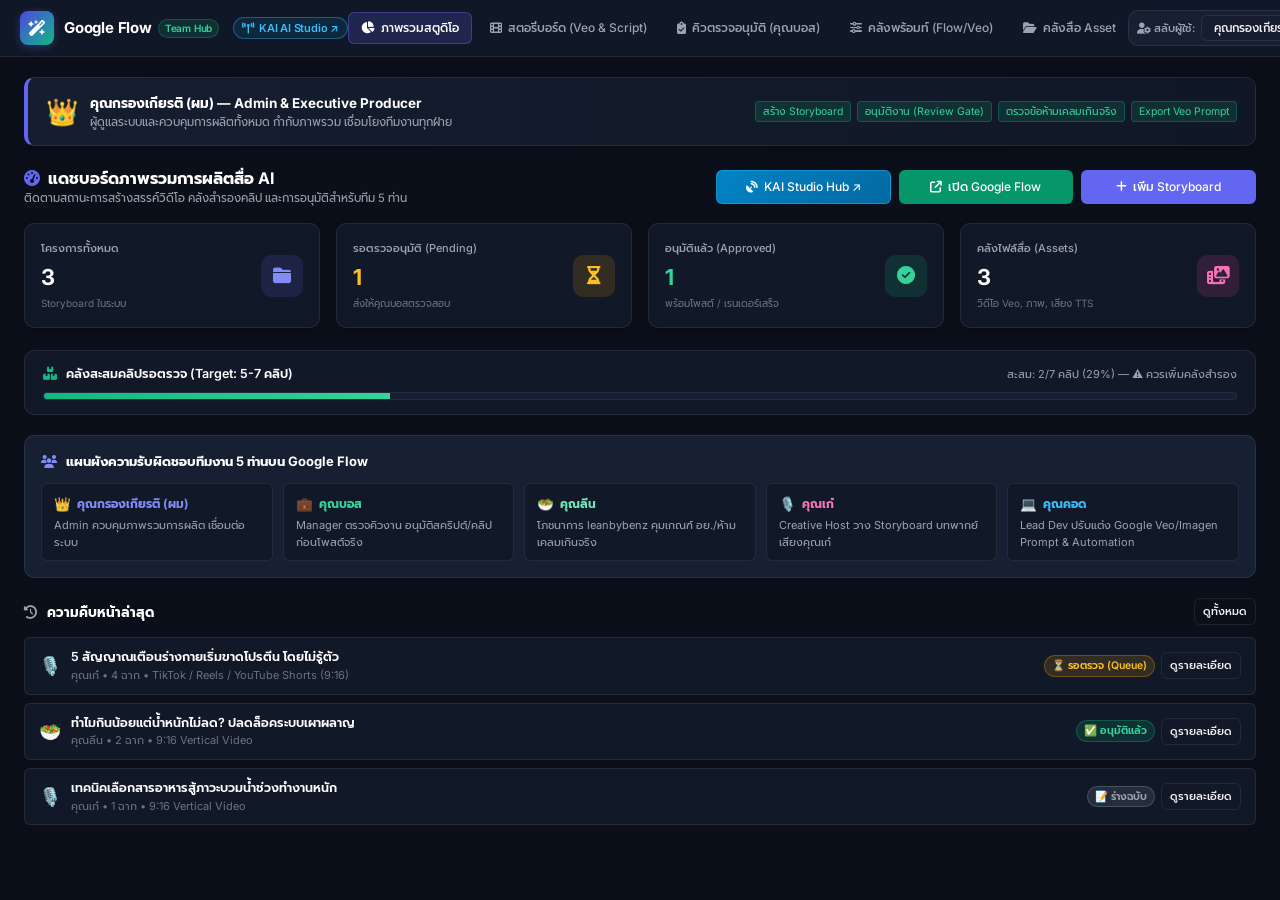
==== commit 567ebe14: "Enhance UI/UX: integrate direct links to KAI AI Studio Hub, improve responsive desktop and mobile st" ====
--- a/index.html
+++ b/index.html
@@ -24,6 +24,9 @@
       <div>
         <div class="brand-title">
           Google Flow <span class="brand-tag">Team Hub</span>
+          <a href="https://connectivity-laws-phys-ecological.trycloudflare.com" target="_blank" rel="noopener noreferrer" class="kai-hub-badge" title="เปิดหน้าควบคุม KAI AI Studio Hub">
+            <i class="fa-solid fa-tower-broadcast"></i> KAI AI Studio ↗
+          </a>
         </div>
       </div>
     </div>
@@ -100,11 +103,14 @@
           <h2 class="section-title"><i class="fa-solid fa-gauge-high" style="color: #6366F1;"></i> แดชบอร์ดภาพรวมการผลิตสื่อ AI</h2>
           <div class="section-sub">ติดตามสถานะการสร้างสรรค์วิดีโอ คลังสำรองคลิป และการอนุมัติสำหรับทีม 5 ท่าน</div>
         </div>
-        <div style="display: flex; gap: 8px; flex-wrap: wrap; width: 100%; max-width: 400px; justify-content: flex-end;">
-          <a href="https://labs.google/flow" target="_blank" rel="noopener noreferrer" class="btn btn-emerald" style="flex: 1;">
+        <div style="display: flex; gap: 8px; flex-wrap: wrap; width: 100%; max-width: 540px; justify-content: flex-end;">
+          <a href="https://connectivity-laws-phys-ecological.trycloudflare.com" target="_blank" rel="noopener noreferrer" class="btn btn-sky" style="flex: 1; min-width: 140px;">
+            <i class="fa-solid fa-satellite-dish"></i> KAI Studio Hub ↗
+          </a>
+          <a href="https://labs.google/flow" target="_blank" rel="noopener noreferrer" class="btn btn-emerald" style="flex: 1; min-width: 140px;">
             <i class="fa-solid fa-arrow-up-right-from-square"></i> เปิด Google Flow
           </a>
-          <button class="btn btn-primary" onclick="app.openNewProjectModal()" style="flex: 1;">
+          <button class="btn btn-primary" onclick="app.openNewProjectModal()" style="flex: 1; min-width: 140px;">
             <i class="fa-solid fa-plus"></i> เพิ่ม Storyboard
           </button>
         </div>
--- a/css/style.css
+++ b/css/style.css
@@ -100,6 +100,27 @@
   font-weight: 600;
   padding: 1px 6px;
   border-radius: 999px;
+}
+
+.kai-hub-badge {
+  display: inline-flex;
+  align-items: center;
+  gap: 5px;
+  background: rgba(2, 132, 199, 0.15);
+  color: #38BDF8 !important;
+  border: 1px solid rgba(56, 189, 248, 0.35);
+  font-size: 11px;
+  font-weight: 600;
+  padding: 2px 8px;
+  border-radius: 999px;
+  text-decoration: none !important;
+  margin-left: 8px;
+  transition: all 0.2s ease;
+}
+
+.kai-hub-badge:hover {
+  background: rgba(2, 132, 199, 0.3);
+  border-color: #38BDF8;
 }
 
 /* Desktop Nav Center */
@@ -586,6 +607,17 @@
   background: #047857;
 }
 
+.btn-sky {
+  background: linear-gradient(135deg, #0284C7 0%, #0369A1 100%);
+  color: #FFFFFF !important;
+  border: 1px solid rgba(56, 189, 248, 0.4);
+}
+
+.btn-sky:hover {
+  background: #0284C7;
+  box-shadow: 0 4px 12px rgba(2, 132, 199, 0.4);
+}
+
 .btn-outline {
   background: transparent;
   border: 1px solid var(--border-color);
